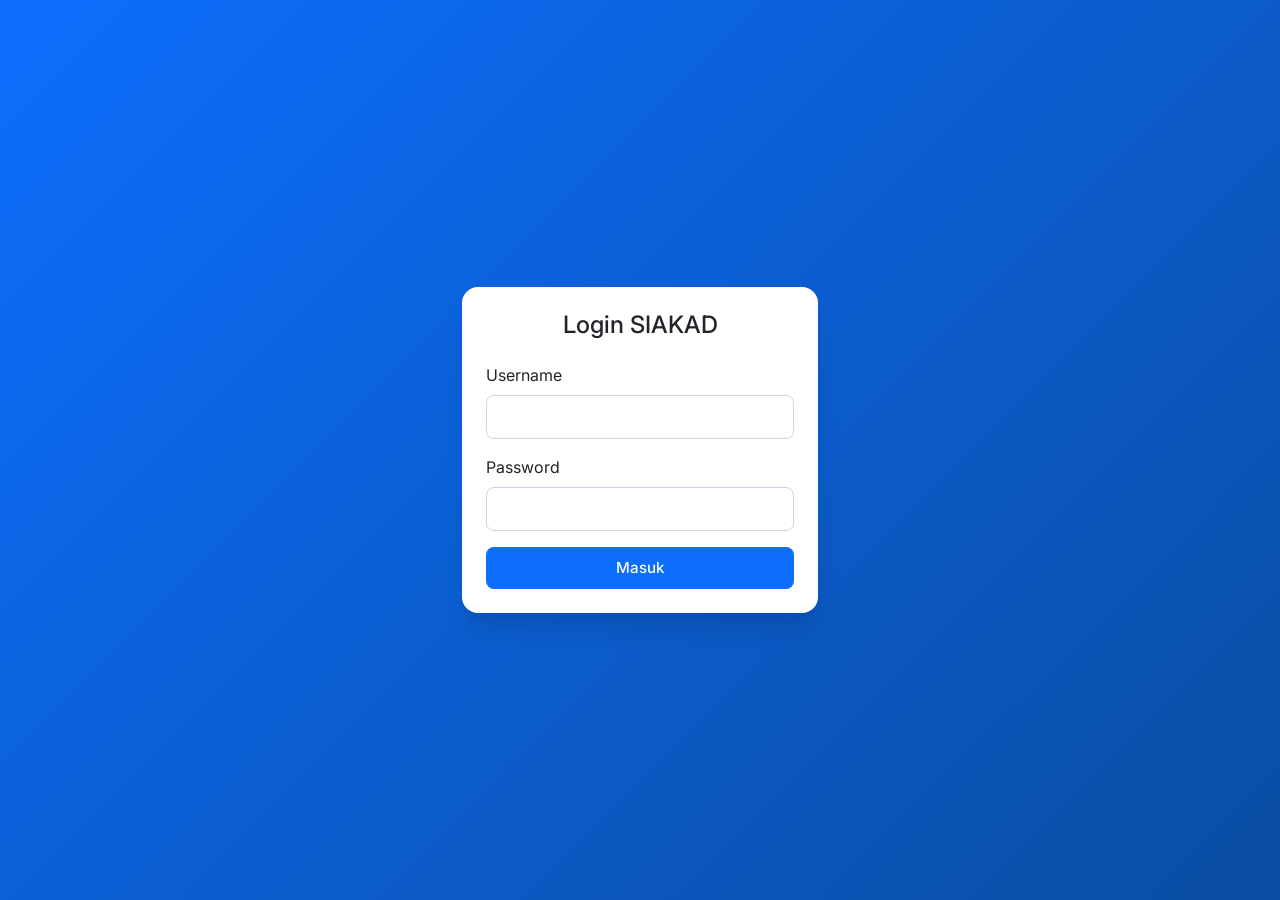
==== public/login.html @ 5074e3cc "public" ====
<!DOCTYPE html>
<html lang="id">
<head>
    <meta charset="UTF-8">
    <meta name="viewport" content="width=device-width, initial-scale=1.0">
    <title>Login SIAKAD - UNRI</title>
    <link href="https://cdn.jsdelivr.net/npm/bootstrap@5.3.2/dist/css/bootstrap.min.css" rel="stylesheet">
    <link href="css/style.css" rel="stylesheet">
</head>
<body class="bg-login">
    <div class="container">
        <div class="row justify-content-center">
            <div class="col-md-4">
                <div class="card login-card">
                    <div class="card-body p-4">
                        <h4 class="text-center mb-4">Login SIAKAD</h4>
                        <form id="loginForm">
                            <div class="mb-3">
                                <label for="username" class="form-label">Username</label>
                                <input type="text" class="form-control" id="username" required>
                            </div>
                            <div class="mb-3">
                                <label for="password" class="form-label">Password</label>
                                <input type="password" class="form-control" id="password" required>
                            </div>
                            <button type="submit" class="btn btn-primary w-100">Masuk</button>
                        </form>
                        <div id="loginAlert" class="alert alert-danger mt-3 d-none" role="alert"></div>
                    </div>
                </div>
            </div>
        </div>
    </div>
    <script>
        document.getElementById('loginForm').addEventListener('submit', function(e) {
            e.preventDefault();
            const username = document.getElementById('username').value;
            const password = document.getElementById('password').value;
            const alertBox = document.getElementById('loginAlert');

            fetch('/api/login', {
                method: 'POST',
                headers: {
                    'Content-Type': 'application/json'
                },
                body: JSON.stringify({ username: username, password: password })
            })
            .then(response => response.json())
            .then(data => {
                if (data.error) {
                    alertBox.textContent = data.error;
                    alertBox.classList.remove('d-none');
                } else {
                    window.location.href = '/';
                }
            })
            .catch(err => {
                alertBox.textContent = 'Terjadi kesalahan pada server.';
                alertBox.classList.remove('d-none');
            });
        });
    </script>
</body>
</html>
---- public/css/style.css ----
@import url('https://fonts.googleapis.com/css2?family=Inter:wght@300;400;500;600;700&display=swap');

body {
    font-family: 'Inter', sans-serif;
    background-color: #f4f6f9;
    color: #2d3748;
}

.navbar {
    box-shadow: 0 2px 4px rgba(0, 0, 0, 0.05);
    padding: 0.8rem 1rem;
}

.navbar-brand {
    font-weight: 700;
    letter-spacing: 0.5px;
}

.card {
    border: none;
    border-radius: 12px;
    box-shadow: 0 4px 6px -1px rgba(0, 0, 0, 0.05), 0 2px 4px -1px rgba(0, 0, 0, 0.03);
}

.card-header {
    border-bottom: 1px solid #e2e8f0;
}

.form-control {
    border-radius: 8px;
    padding: 0.6rem 0.75rem;
    border: 1px solid #cbd5e1;
    font-size: 0.95rem;
    transition: all 0.2s ease;
}

.form-control:focus {
    border-color: #0d6efd;
    box-shadow: 0 0 0 4px rgba(13, 110, 253, 0.15);
}

.btn {
    border-radius: 8px;
    padding: 0.6rem 1.2rem;
    font-weight: 500;
    font-size: 0.95rem;
    transition: all 0.2s ease;
}

.btn-primary {
    background-color: #0d6efd;
    border: none;
}

.btn-primary:hover {
    background-color: #0b5ed7;
}

.table-responsive {
    border-radius: 8px;
    overflow: hidden;
}

.table {
    margin-bottom: 0;
}

.table thead th {
    background-color: #f8fafc;
    color: #64748b;
    font-weight: 600;
    text-transform: uppercase;
    font-size: 0.75rem;
    letter-spacing: 0.5px;
    padding: 1rem;
    border-bottom: 2px solid #e2e8f0;
}

.table tbody td {
    padding: 1rem;
    vertical-align: middle;
    font-size: 0.9rem;
    color: #334155;
}

.bg-login {
    background: linear-gradient(135deg, #0d6efd 0%, #0a4da2 100%);
    min-height: 100vh;
    display: flex;
    align-items: center;
    justify-content: center;
}

.login-card {
    border-radius: 16px;
    box-shadow: 0 20px 25px -5px rgba(0, 0, 0, 0.1), 0 10px 10px -5px rgba(0, 0, 0, 0.04);
    background: #ffffff;
}
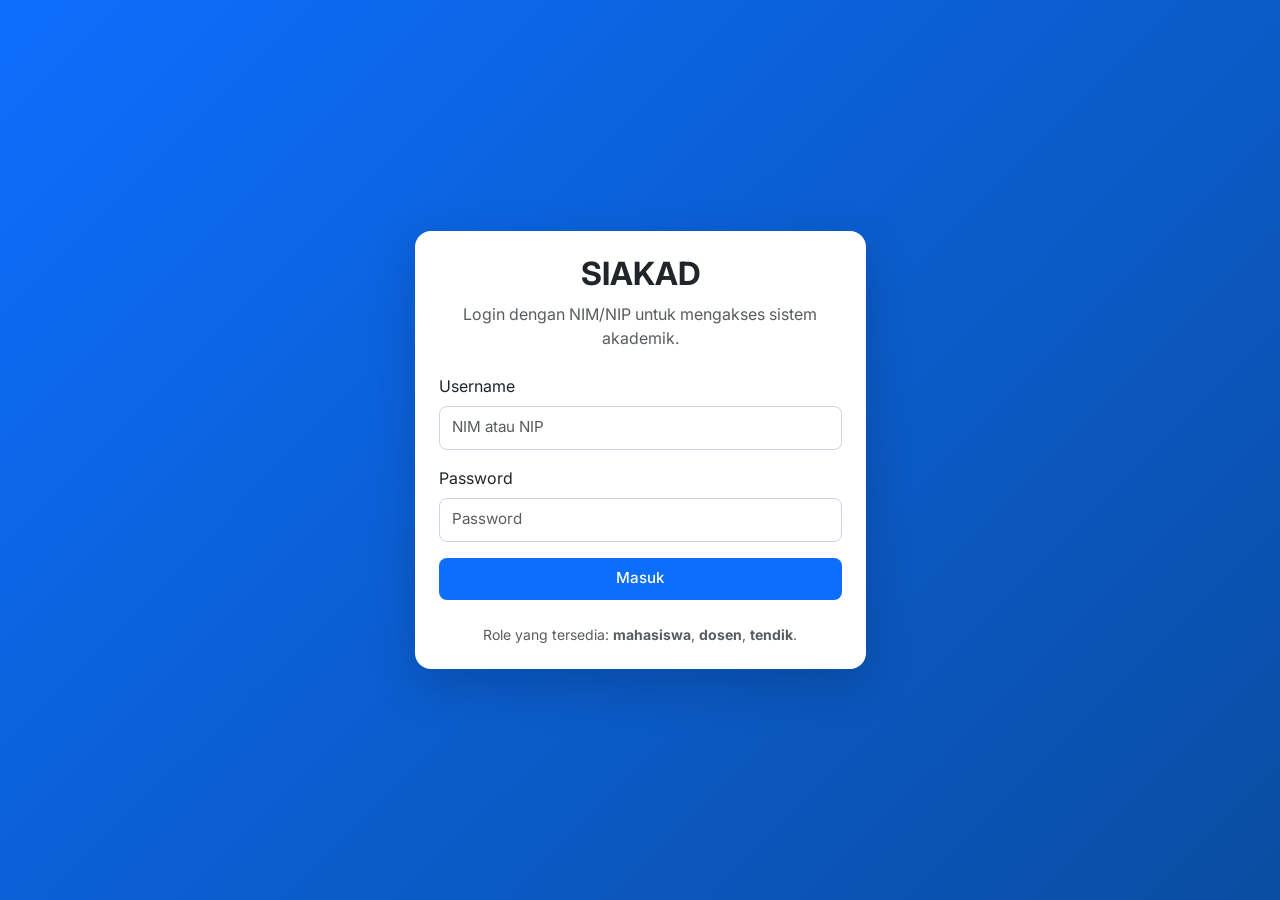
==== commit f255dfa6: "csv" ====
--- a/public/login.html
+++ b/public/login.html
@@ -3,61 +3,81 @@
 <head>
     <meta charset="UTF-8">
     <meta name="viewport" content="width=device-width, initial-scale=1.0">
-    <title>Login SIAKAD - UNRI</title>
+    <title>Login SIAKAD</title>
     <link href="https://cdn.jsdelivr.net/npm/bootstrap@5.3.2/dist/css/bootstrap.min.css" rel="stylesheet">
     <link href="css/style.css" rel="stylesheet">
 </head>
 <body class="bg-login">
-    <div class="container">
+    <div class="container py-5">
         <div class="row justify-content-center">
-            <div class="col-md-4">
-                <div class="card login-card">
+            <div class="col-12 col-md-6 col-lg-5">
+                <div class="card login-card shadow-lg">
                     <div class="card-body p-4">
-                        <h4 class="text-center mb-4">Login SIAKAD</h4>
+                        <div class="text-center mb-4">
+                            <h2 class="fw-bold">SIAKAD</h2>
+                            <p class="text-muted">Login dengan NIM/NIP untuk mengakses sistem akademik.</p>
+                        </div>
+                        <div id="loginAlert" class="alert alert-danger d-none" role="alert"></div>
                         <form id="loginForm">
                             <div class="mb-3">
                                 <label for="username" class="form-label">Username</label>
-                                <input type="text" class="form-control" id="username" required>
+                                <input type="text" class="form-control" id="username" placeholder="NIM atau NIP" required>
                             </div>
                             <div class="mb-3">
                                 <label for="password" class="form-label">Password</label>
-                                <input type="password" class="form-control" id="password" required>
+                                <input type="password" class="form-control" id="password" placeholder="Password" required>
                             </div>
                             <button type="submit" class="btn btn-primary w-100">Masuk</button>
                         </form>
-                        <div id="loginAlert" class="alert alert-danger mt-3 d-none" role="alert"></div>
+                        <div class="mt-4 text-center text-muted small">
+                            Role yang tersedia: <strong>mahasiswa</strong>, <strong>dosen</strong>, <strong>tendik</strong>.
+                        </div>
                     </div>
                 </div>
             </div>
         </div>
     </div>
+
     <script>
-        document.getElementById('loginForm').addEventListener('submit', function(e) {
+        const loginForm = document.getElementById('loginForm');
+        const loginAlert = document.getElementById('loginAlert');
+
+        function showError(message) {
+            loginAlert.textContent = message;
+            loginAlert.classList.remove('d-none');
+        }
+
+        loginForm.addEventListener('submit', async function(e) {
             e.preventDefault();
-            const username = document.getElementById('username').value;
+            loginAlert.classList.add('d-none');
+
+            const username = document.getElementById('username').value.trim();
             const password = document.getElementById('password').value;
-            const alertBox = document.getElementById('loginAlert');
 
-            fetch('/api/login', {
-                method: 'POST',
-                headers: {
-                    'Content-Type': 'application/json'
-                },
-                body: JSON.stringify({ username: username, password: password })
-            })
-            .then(response => response.json())
-            .then(data => {
-                if (data.error) {
-                    alertBox.textContent = data.error;
-                    alertBox.classList.remove('d-none');
-                } else {
-                    window.location.href = '/';
+            if (!username || !password) {
+                showError('Username dan password harus diisi.');
+                return;
+            }
+
+            try {
+                const response = await fetch('/api/login', {
+                    method: 'POST',
+                    headers: { 'Content-Type': 'application/json' },
+                    body: JSON.stringify({ username, password })
+                });
+                const data = await response.json();
+
+                if (!response.ok || data.error) {
+                    showError(data.error || 'Login gagal. Silakan coba lagi.');
+                    return;
                 }
-            })
-            .catch(err => {
-                alertBox.textContent = 'Terjadi kesalahan pada server.';
-                alertBox.classList.remove('d-none');
-            });
+
+                localStorage.setItem('siakadUser', JSON.stringify(data.user));
+                window.location.href = '/';
+            } catch (error) {
+                showError('Terjadi kesalahan server.');
+                console.error(error);
+            }
         });
     </script>
 </body>
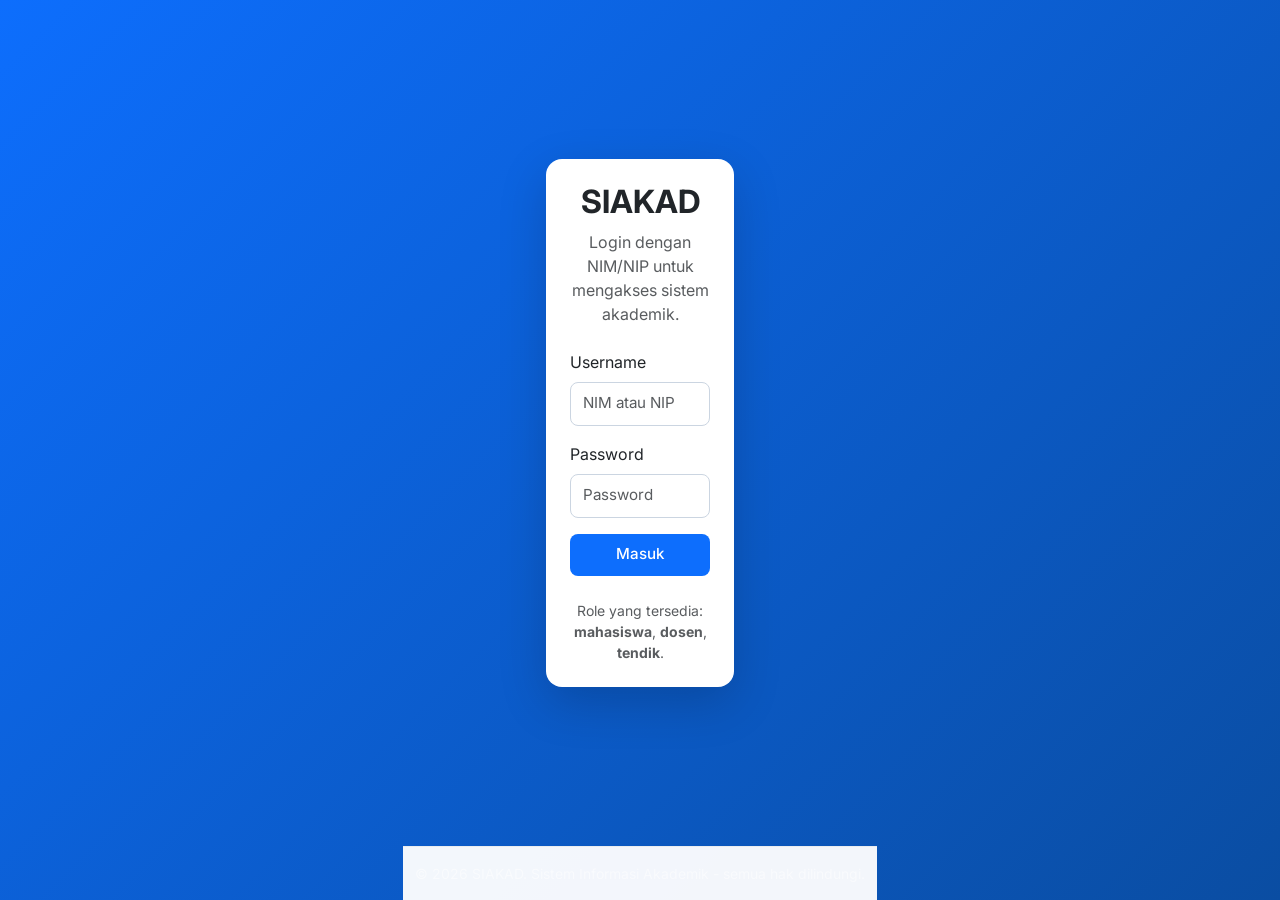
==== commit d77cf043: "footer" ====
--- a/public/login.html
+++ b/public/login.html
@@ -7,11 +7,12 @@
     <link href="https://cdn.jsdelivr.net/npm/bootstrap@5.3.2/dist/css/bootstrap.min.css" rel="stylesheet">
     <link href="css/style.css" rel="stylesheet">
 </head>
-<body class="bg-login">
-    <div class="container py-5">
-        <div class="row justify-content-center">
-            <div class="col-12 col-md-6 col-lg-5">
-                <div class="card login-card shadow-lg">
+<body class="bg-login d-flex flex-column">
+    <main class="flex-fill d-flex align-items-center justify-content-center">
+        <div class="container py-5">
+            <div class="row justify-content-center">
+                <div class="col-12 col-md-6 col-lg-5">
+                    <div class="card login-card shadow-lg">
                     <div class="card-body p-4">
                         <div class="text-center mb-4">
                             <h2 class="fw-bold">SIAKAD</h2>
@@ -36,7 +37,15 @@
                 </div>
             </div>
         </div>
-    </div>
+            </div>
+        </div>
+    </main>
+
+    <footer class="site-footer text-center text-white-50 py-3">
+        <div class="container small">
+            © 2026 SIAKAD. Sistem Informasi Akademik - semua hak dilindungi.
+        </div>
+    </footer>
 
     <script>
         const loginForm = document.getElementById('loginForm');
@@ -60,7 +69,7 @@
             }
 
             try {
-                const response = await fetch('/api/login', {
+                const response = await fetch('/api/login.php', {
                     method: 'POST',
                     headers: { 'Content-Type': 'application/json' },
                     body: JSON.stringify({ username, password })
@@ -73,7 +82,7 @@
                 }
 
                 localStorage.setItem('siakadUser', JSON.stringify(data.user));
-                window.location.href = '/';
+                window.location.href = window.location.pathname.replace(/\/login\.html$/, '/');
             } catch (error) {
                 showError('Terjadi kesalahan server.');
                 console.error(error);
--- a/public/css/style.css
+++ b/public/css/style.css
@@ -1,9 +1,34 @@
 @import url('https://fonts.googleapis.com/css2?family=Inter:wght@300;400;500;600;700&display=swap');
 
+html, body {
+    min-height: 100%;
+}
+
 body {
+    display: flex;
+    flex-direction: column;
+    min-height: 100vh;
     font-family: 'Inter', sans-serif;
     background-color: #f4f6f9;
     color: #2d3748;
+}
+
+main {
+    flex: 1;
+}
+
+.site-footer {
+    flex-shrink: 0;
+}
+
+body.bg-login {
+    background: linear-gradient(135deg, #0d6efd 0%, #0a4da2 100%);
+}
+
+body.bg-login main {
+    display: flex;
+    align-items: center;
+    justify-content: center;
 }
 
 .navbar {
@@ -58,7 +83,9 @@
 
 .table-responsive {
     border-radius: 8px;
-    overflow: hidden;
+    overflow-x: auto;
+    -webkit-overflow-scrolling: touch;
+    margin-bottom: 1rem;
 }
 
 .table {
@@ -95,4 +122,127 @@
     border-radius: 16px;
     box-shadow: 0 20px 25px -5px rgba(0, 0, 0, 0.1), 0 10px 10px -5px rgba(0, 0, 0, 0.04);
     background: #ffffff;
+}
+
+.profile-hero {
+    display: flex;
+    gap: 1.5rem;
+    align-items: center;
+    flex-wrap: wrap;
+}
+
+.profile-avatar {
+    width: 104px;
+    height: 104px;
+    border-radius: 24px;
+    background: #eef4ff;
+    display: grid;
+    place-items: center;
+    overflow: hidden;
+    flex-shrink: 0;
+}
+
+.profile-avatar img {
+    width: 100%;
+    height: 100%;
+    object-fit: cover;
+}
+
+.profile-meta h2 {
+    margin: 0 0 0.35rem;
+    font-size: 1.85rem;
+    letter-spacing: -0.02em;
+}
+
+.profile-meta .muted,
+.profile-meta .profile-description {
+    color: #6c757d;
+    margin-bottom: 0.5rem;
+}
+
+.profile-role-badge {
+    display: inline-flex;
+    align-items: center;
+    gap: 0.35rem;
+    padding: 0.4rem 0.8rem;
+    border-radius: 999px;
+    font-size: 0.8rem;
+    font-weight: 600;
+    text-transform: uppercase;
+    letter-spacing: 0.08em;
+    color: #0d6efd;
+    background: rgba(13, 110, 253, 0.1);
+}
+
+.profile-summary-grid {
+    display: grid;
+    grid-template-columns: repeat(auto-fit, minmax(150px, 1fr));
+    gap: 1rem;
+    margin-top: 1.6rem;
+}
+
+.profile-summary-card {
+    padding: 1rem 1rem 0.95rem;
+    border-radius: 18px;
+    border: 1px solid #e2e8f0;
+    background: #ffffff;
+    min-height: 88px;
+}
+
+.profile-summary-card dt {
+    font-size: 0.8rem;
+    color: #6c757d;
+    font-weight: 600;
+    margin-bottom: 0.35rem;
+    text-transform: uppercase;
+    letter-spacing: 0.08em;
+}
+
+.profile-summary-card dd {
+    margin: 0;
+    font-size: 0.97rem;
+    color: #1f2937;
+    font-weight: 700;
+}
+
+.profile-card {
+    overflow: hidden;
+}
+
+.profile-hero {
+    display: flex;
+    align-items: center;
+    gap: 1.4rem;
+    flex-wrap: wrap;
+}
+
+.profile-avatar {
+    width: 100px;
+    height: 100px;
+    border-radius: 22px;
+    background: #eef4ff;
+    display: grid;
+    place-items: center;
+    overflow: hidden;
+    flex-shrink: 0;
+}
+
+.profile-avatar img {
+    width: 100%;
+    height: 100%;
+    object-fit: cover;
+}
+
+.profile-actions .btn {
+    min-width: 140px;
+}
+
+.site-footer {
+    background: rgba(255, 255, 255, 0.95);
+    border-top: 1px solid #e9ecef;
+}
+
+#mainMenu .nav-link.active {
+    background: rgba(255, 255, 255, 0.15);
+    border-radius: 0.5rem;
 }
